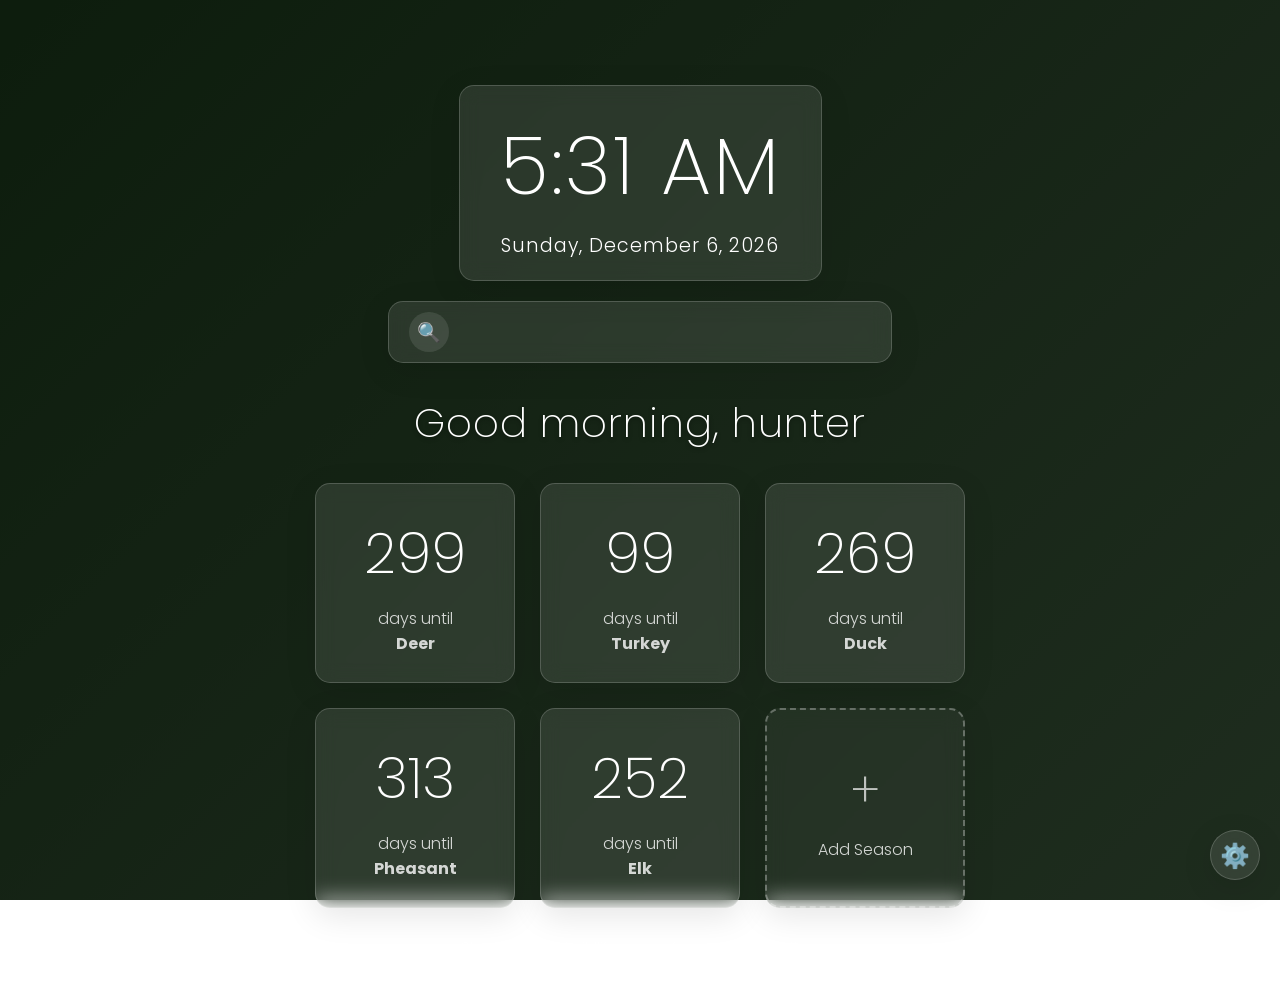
==== index.html @ 24b8779e "Add files via upload" ====
<!DOCTYPE html>
<html lang="en">
<head>
  <meta charset="UTF-8">
  <meta name="viewport" content="width=device-width, initial-scale=1.0">
  <meta name="description" content="A beautiful new tab experience for hunters with hunting season countdowns">
  <title>Hunter's Countdown - New Tab</title>
  <link rel="preconnect" href="https://fonts.googleapis.com">
  <link rel="preconnect" href="https://fonts.gstatic.com" crossorigin>
  <link href="https://fonts.googleapis.com/css2?family=Poppins:wght@200;300;400;500&display=swap" rel="stylesheet">
  <link rel="stylesheet" href="styles.css">
</head>
<body>
  <div class="backdrop"></div>
  
  <div class="container">
    <div class="time">
      <div id="clock" aria-live="polite">--:--</div>
      <div id="date" aria-live="polite">Loading...</div>
    </div>
    
    <div class="search-container">
      <div class="search-wrapper">
        <button id="search-toggle" class="search-toggle" aria-label="Toggle search">🔍</button>
        <form id="search-form" class="search-form" style="display: none;">
          <input type="text" class="search-input" id="search-input" placeholder="Search...">
        </form>
      </div>
    </div>
    
    <div class="greeting" id="greeting" aria-live="polite">Welcome, hunter</div>
    
    <div class="countdown-container" id="countdown-container" aria-label="Hunting season countdowns">
      <!-- Countdown tiles will be dynamically inserted here -->
    </div>
    
    <div class="footer">
      <span>Check your local wildlife agency for specific regulations</span>
      <div class="location" id="location">Location: <span id="location-text">Loading...</span></div>
      <button id="privacy-button" class="privacy-button">Privacy Policy</button>
    </div>
  </div>
  
  <div class="settings-button" id="settings-button" aria-label="Settings">⚙️</div>
  
  <div class="modal-overlay" id="modal-overlay"></div>
  
  <div class="custom-season-modal" id="custom-season-modal" aria-labelledby="custom-season-title">
    <div class="modal-header">
      <h3 class="modal-title" id="custom-season-title">Add Custom Season</h3>
      <button class="close-button" id="close-modal" aria-label="Close modal">✕</button>
    </div>
    <form class="season-form" id="season-form">
      <div class="form-group">
        <label for="season-type">Season Type</label>
        <select id="season-type" required>
          <option value="">Select Game Animal</option>
          <!-- Options will be populated dynamically based on location -->
          <option value="whitetail_deer">Whitetail Deer</option>
          <option value="mule_deer">Mule Deer</option>
          <option value="dove">Dove</option>
          <option value="turkey_spring">Spring Turkey</option>
          <option value="turkey_fall">Fall Turkey</option>
          <option value="duck">Duck</option>
          <option value="goose">Goose</option>
          <option value="quail">Quail</option>
          <option value="pheasant">Pheasant</option>
          <option value="elk">Elk</option>
          <option value="javelina">Javelina</option>
          <option value="hog">Feral Hog</option>
          <option value="squirrel">Squirrel</option>
          <option value="rabbit">Rabbit</option>
          <option value="custom">Custom...</option>
        </select>
      </div>
      <div class="form-group" id="custom-name-group" style="display: none;">
        <label for="custom-name">Custom Name</label>
        <input type="text" id="custom-name" placeholder="e.g., Mule Deer">
      </div>
      <div class="form-group">
        <label for="season-date">Season Start Date</label>
        <input type="date" id="season-date" required>
      </div>
      <button type="submit" class="add-button">Add Season</button>
    </form>
  </div>

  <div class="location-modal" id="location-modal" aria-labelledby="location-title">
    <div class="modal-header">
      <h3 class="modal-title" id="location-title">Set Your Location</h3>
      <button class="close-button" id="close-location-modal" aria-label="Close modal">✕</button>
    </div>
    <form class="location-form" id="location-form">
      <div class="form-group">
        <label for="state-select">Select Your State</label>
        <select id="state-select" required>
          <option value="">Select State</option>
          <!-- States will be populated by JavaScript -->
        </select>
      </div>
      <button type="submit" class="add-button">Save Location</button>
    </form>
  </div>
  
  <div class="login-modal" id="login-modal" aria-labelledby="login-title">
    <div class="modal-header">
      <h3 class="modal-title" id="login-title">Login</h3>
      <button class="close-button" id="close-login-modal" aria-label="Close modal">✕</button>
    </div>
    <form class="login-form" id="login-form">
      <div class="form-group">
        <label for="email">Email</label>
        <input type="email" id="email" required placeholder="your@email.com">
      </div>
      <div class="form-group">
        <label for="password">Password</label>
        <input type="password" id="password" required placeholder="••••••••">
      </div>
      <button type="submit" class="add-button">Login</button>
      <p class="login-note">For demo purposes, any email/password will work</p>
    </form>
  </div>
  
  <div class="privacy-modal" id="privacy-modal" aria-labelledby="privacy-title">
    <div class="modal-header">
      <h3 class="modal-title" id="privacy-title">Privacy Policy</h3>
      <button class="close-button" id="close-privacy-modal" aria-label="Close modal">✕</button>
    </div>
    <div class="privacy-content">
      <!-- Privacy policy content will be inserted here -->
    </div>
  </div>
  
  <script src="seasons-data.js"></script>
  <script src="background-images.js"></script>
  <!-- Load Texas counties data for geolocation feature -->
  <script src="texas-counties-data.js"></script>
  <script src="app.js"></script>
</body>
</html>
---- styles.css ----
/* Minimalist Hunter's Countdown with Glassmorphism */
* {
  margin: 0;
  padding: 0;
  box-sizing: border-box;
}

body {
  font-family: "Poppins", sans-serif;
  color: #fff;
  height: 100vh;
  width: 100vw;
  overflow: hidden;
  background-size: cover !important;
  background-position: center center !important;
  background-repeat: no-repeat !important;
  display: flex;
  justify-content: center;
  align-items: center;
  transition: background-image 1s ease;
  margin: 0;
  padding: 0;
}

.backdrop {
  position: absolute;
  top: 0;
  left: 0;
  width: 100%;
  height: 100%;
  background: rgba(0, 0, 0, 0.5); /* Darker overlay for better readability */
  z-index: -1;
}

.container {
  width: 100%;
  max-width: 900px;
  height: 90vh;
  display: flex;
  flex-direction: column;
  justify-content: space-between;
  align-items: center;
  padding: 40px 30px;
}

/* Glass effect */
.time,
.countdown,
.search-container,
.settings-button,
.custom-season-modal,
.location-modal,
.privacy-modal,
.login-modal {
  background: rgba(255, 255, 255, 0.1);
  backdrop-filter: blur(10px);
  -webkit-backdrop-filter: blur(10px);
  border-radius: 15px;
  border: 1px solid rgba(255, 255, 255, 0.18);
  box-shadow: 0 8px 32px 0 rgba(0, 0, 0, 0.1);
}

/* Time section */
.time {
  padding: 20px 40px;
  text-align: center;
  margin-bottom: 20px;
}

#clock {
  font-size: 5rem;
  font-weight: 200;
  letter-spacing: 2px;
  margin-bottom: 5px;
}

#date {
  font-size: 1.2rem;
  font-weight: 300;
  letter-spacing: 1px;
}

/* Search bar */
.search-container {
  width: 60%;
  padding: 10px 20px;
  margin-bottom: 30px;
}

.search-form {
  display: flex;
  align-items: center;
}

.search-input {
  flex: 1;
  background: rgba(255, 255, 255, 0.2);
  border: none;
  border-radius: 20px;
  padding: 8px 15px;
  color: #fff;
  font-family: "Poppins", sans-serif;
  font-size: 0.9rem;
}

.search-input::placeholder {
  color: rgba(255, 255, 255, 0.6);
}

.search-input:focus {
  outline: none;
  background: rgba(255, 255, 255, 0.3);
}

.search-button {
  background: none;
  border: none;
  color: #fff;
  font-size: 1.2rem;
  cursor: pointer;
  padding: 0 10px;
}

/* Greeting section */
.greeting {
  font-size: 2.5rem;
  font-weight: 200;
  letter-spacing: 1px;
  text-shadow: 0 2px 4px rgba(0, 0, 0, 0.3);
  margin-bottom: 30px;
}

/* Countdown section */
.countdown-container {
  display: flex;
  flex-wrap: wrap;
  gap: 25px;
  width: 100%;
  justify-content: center;
}

.countdown {
  display: flex;
  flex-direction: column;
  align-items: center;
  justify-content: center;
  padding: 25px;
  width: 200px;
  height: 200px;
  text-align: center;
  transition: transform 0.3s ease;
}

.countdown:hover {
  transform: translateY(-5px);
}

.countdown .days {
  font-size: 3.5rem;
  font-weight: 200;
  margin-bottom: 10px;
}

.countdown .label {
  font-size: 1rem;
  font-weight: 300;
  opacity: 0.8;
}

/* Settings button */
.settings-button {
  position: absolute;
  bottom: 20px;
  right: 20px;
  width: 50px;
  height: 50px;
  border-radius: 50%;
  display: flex;
  align-items: center;
  justify-content: center;
  cursor: pointer;
  font-size: 1.5rem;
  transition: background-color 0.3s ease;
}

.settings-button:hover {
  background-color: rgba(255, 255, 255, 0.2);
}

/* Custom season module */
.custom-season-modal,
.location-modal {
  position: absolute;
  top: 50%;
  left: 50%;
  transform: translate(-50%, -50%);
  padding: 25px;
  width: 400px;
  z-index: 10;
  display: none;
}

.custom-season-modal.active,
.location-modal.active {
  display: block;
}

.modal-header {
  display: flex;
  justify-content: space-between;
  align-items: center;
  margin-bottom: 20px;
}

.modal-title {
  font-size: 1.5rem;
  font-weight: 300;
}

.close-button {
  background: none;
  border: none;
  color: #fff;
  font-size: 1.2rem;
  cursor: pointer;
}

.season-form,
.location-form {
  display: flex;
  flex-direction: column;
}

.form-group {
  margin-bottom: 15px;
}

.form-group label {
  display: block;
  margin-bottom: 5px;
  font-size: 0.9rem;
  opacity: 0.8;
}

.form-group select,
.form-group input {
  width: 100%;
  padding: 8px 12px;
  background: rgba(255, 255, 255, 0.2);
  border: 1px solid rgba(255, 255, 255, 0.3);
  border-radius: 8px;
  color: #fff;
  font-family: "Poppins", sans-serif;
}

.form-group select:focus,
.form-group input:focus {
  outline: none;
  border-color: rgba(255, 255, 255, 0.5);
}

.form-group select option {
  background-color: #2c3e2e;
}

.add-button {
  background: rgba(255, 255, 255, 0.2);
  border: none;
  padding: 8px 0;
  border-radius: 8px;
  color: #fff;
  font-family: "Poppins", sans-serif;
  cursor: pointer;
  transition: background-color 0.3s ease;
  margin-top: 10px;
}

.add-button:hover {
  background: rgba(255, 255, 255, 0.3);
}

/* Modal overlay */
.modal-overlay {
  position: fixed;
  top: 0;
  left: 0;
  width: 100%;
  height: 100%;
  background: rgba(0, 0, 0, 0.5);
  z-index: 5;
  display: none;
}

.modal-overlay.active {
  display: block;
}

/* Footer */
.footer {
  font-size: 0.8rem;
  opacity: 0.7;
  text-align: center;
  margin-top: 30px;
  display: flex;
  flex-direction: column;
  gap: 5px;
}

.footer a {
  color: #fff;
  text-decoration: none;
  border-bottom: 1px solid rgba(255, 255, 255, 0.3);
  padding-bottom: 1px;
  transition: border-color 0.3s ease;
}

.footer a:hover {
  border-color: rgba(255, 255, 255, 0.8);
}

.location {
  font-style: italic;
}

/* Add styles for the privacy button and modal */
.privacy-button {
  background: none;
  border: none;
  color: #fff;
  text-decoration: underline;
  cursor: pointer;
  font-size: 0.8rem;
  opacity: 0.7;
  margin-top: 5px;
}

.privacy-button:hover {
  opacity: 1;
}

.privacy-modal {
  position: absolute;
  top: 50%;
  left: 50%;
  transform: translate(-50%, -50%);
  padding: 25px;
  width: 400px;
  max-height: 80vh;
  overflow-y: auto;
  z-index: 10;
  display: none;
}

.privacy-content {
  color: #fff;
  font-size: 0.9rem;
}

.privacy-heading {
  font-size: 1.5rem;
  font-weight: 300;
  margin-bottom: 10px;
}

.privacy-date {
  font-size: 0.8rem;
  opacity: 0.7;
  margin-bottom: 15px;
}

.privacy-subheading {
  font-size: 1.1rem;
  font-weight: 300;
  margin: 15px 0 5px;
}

.privacy-content ul {
  list-style-type: disc;
  padding-left: 20px;
  margin: 5px 0 15px;
}

/* Search styles */
.search-wrapper {
  display: flex;
  align-items: center;
}

.search-toggle {
  background: none;
  border: none;
  color: #fff;
  font-size: 1.2rem;
  cursor: pointer;
  padding: 5px;
  border-radius: 50%;
  width: 40px;
  height: 40px;
  display: flex;
  align-items: center;
  justify-content: center;
  background: rgba(255, 255, 255, 0.1);
}

.search-toggle:hover {
  background: rgba(255, 255, 255, 0.2);
}

/* Error message styles */
.error-message {
  text-align: center;
  padding: 20px;
  background: rgba(255, 255, 255, 0.1);
  backdrop-filter: blur(10px);
  -webkit-backdrop-filter: blur(10px);
  border-radius: 15px;
  border: 1px solid rgba(255, 255, 255, 0.18);
  box-shadow: 0 8px 32px 0 rgba(0, 0, 0, 0.1);
}

.error-message h2 {
  font-size: 1.5rem;
  font-weight: 300;
  margin-bottom: 10px;
}

.error-message p {
  font-size: 1rem;
  opacity: 0.8;
}

/* Login modal styles */
.login-modal {
  position: absolute;
  top: 50%;
  left: 50%;
  transform: translate(-50%, -50%);
  padding: 25px;
  width: 400px;
  z-index: 10;
  display: none;
}

.login-note {
  text-align: center;
  font-size: 0.8rem;
  opacity: 0.7;
  margin-top: 15px;
}

/* Accessibility improvements */
button:focus,
input:focus,
select:focus {
  outline: 2px solid rgba(255, 255, 255, 0.5);
}

.sr-only {
  position: absolute;
  width: 1px;
  height: 1px;
  padding: 0;
  margin: -1px;
  overflow: hidden;
  clip: rect(0, 0, 0, 0);
  white-space: nowrap;
  border-width: 0;
}

/* Media queries */
@media (max-width: 768px) {
  .countdown-container {
    flex-direction: column;
    align-items: center;
    gap: 15px;
  }

  .countdown {
    width: 90%;
    height: 120px;
    padding: 15px;
  }

  #clock {
    font-size: 3.5rem;
  }

  .greeting {
    font-size: 2rem;
    text-align: center;
  }

  .search-container {
    width: 90%;
  }

  .custom-season-modal,
  .location-modal {
    width: 90%;
  }
}

/* Remove season button */
.remove-season {
  position: absolute;
  top: 8px;
  right: 8px;
  background: rgba(255, 255, 255, 0.2);
  border: none;
  color: #fff;
  width: 24px;
  height: 24px;
  border-radius: 50%;
  cursor: pointer;
  font-size: 16px;
  display: flex;
  align-items: center;
  justify-content: center;
  opacity: 0;
  transition: opacity 0.3s ease, background-color 0.3s ease;
}

.countdown {
  position: relative;
}

.countdown:hover .remove-season {
  opacity: 1;
}

.remove-season:hover {
  background: rgba(255, 100, 100, 0.5);
}

/* Add tile styles */
.add-tile {
  border: 2px dashed rgba(255, 255, 255, 0.3);
  background: rgba(255, 255, 255, 0.05) !important;
}

.add-tile:hover {
  background: rgba(255, 255, 255, 0.1) !important;
  border-color: rgba(255, 255, 255, 0.5);
}

.add-tile .days {
  font-size: 3rem;
  opacity: 0.7;
}

/* County group styling */
#county-group {
  margin-top: 15px;
}

#detect-location-btn {
  width: 100%;
  background: rgba(100, 180, 100, 0.3);
}

#detect-location-btn:hover {
  background: rgba(100, 180, 100, 0.5);
}

#detect-location-btn:disabled {
  opacity: 0.5;
  cursor: not-allowed;
}

/* Active season indicator */
.countdown.active-season {
  border: 2px solid rgba(100, 255, 100, 0.5);
  box-shadow: 0 0 20px rgba(100, 255, 100, 0.2);
}

/* Responsive improvements */
@media (max-width: 480px) {
  #clock {
    font-size: 2.5rem;
  }

  .greeting {
    font-size: 1.5rem;
  }

  .countdown {
    width: 100%;
    height: 100px;
  }
}
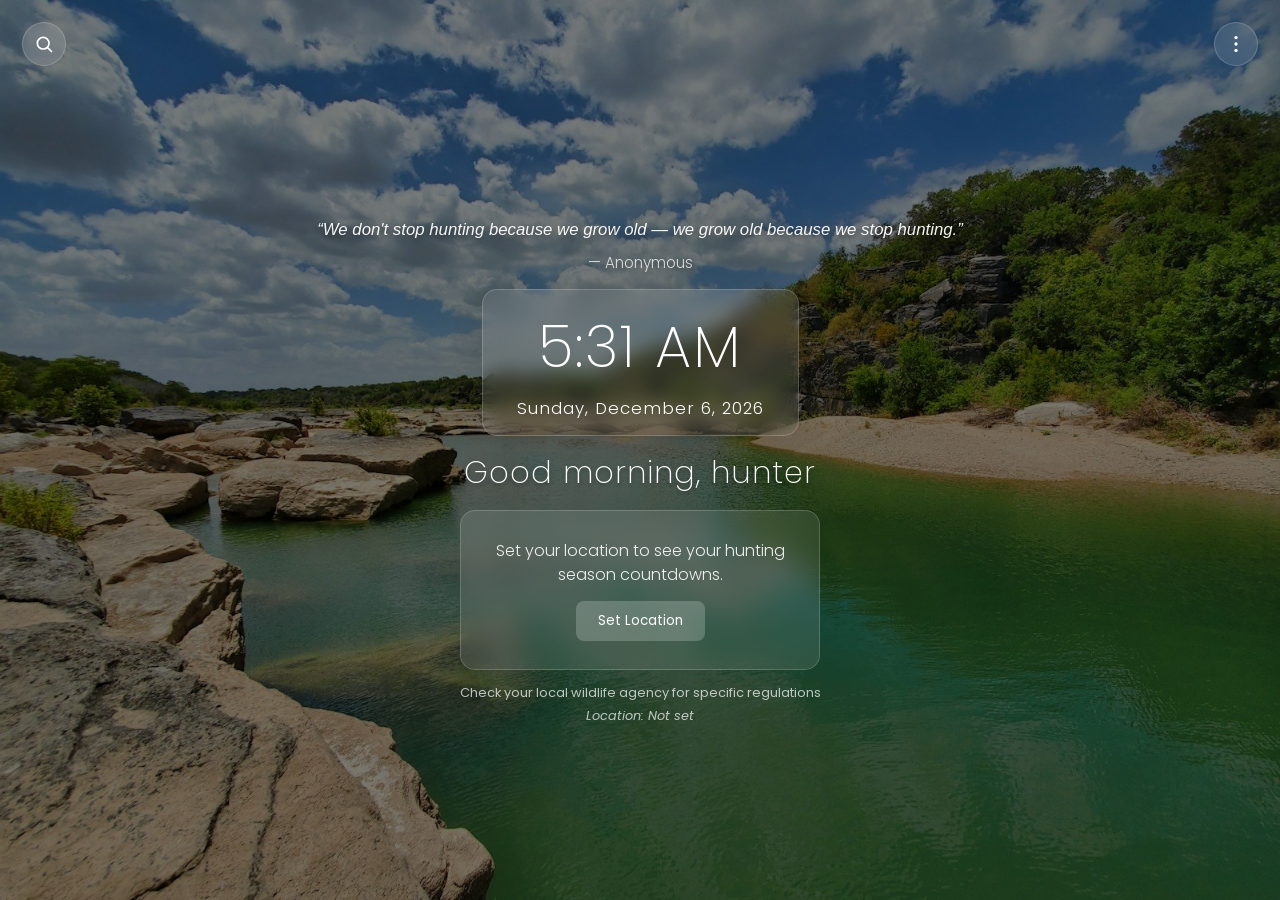
==== commit 81f60459: "Backgrounds: 19 hand-picked free photos with daily rotation - Replace all backgrounds with 18 Pexels" ====
--- a/index.html
+++ b/index.html
@@ -4,7 +4,7 @@
   <meta charset="UTF-8">
   <meta name="viewport" content="width=device-width, initial-scale=1.0">
   <meta name="description" content="A beautiful new tab experience for hunters with hunting season countdowns">
-  <title>Hunter's Countdown - New Tab</title>
+  <title>Hunt Clock - New Tab</title>
   <link rel="preconnect" href="https://fonts.googleapis.com">
   <link rel="preconnect" href="https://fonts.gstatic.com" crossorigin>
   <link href="https://fonts.googleapis.com/css2?family=Poppins:wght@200;300;400;500&display=swap" rel="stylesheet">
@@ -12,22 +12,49 @@
 </head>
 <body>
   <div class="backdrop"></div>
-  
+
+  <!-- Top-left: collapsible Google search -->
+  <div class="search-corner" id="search-corner">
+    <button id="search-toggle" class="icon-circle" aria-label="Open search">
+      <svg viewBox="0 0 24 24" fill="none" stroke="currentColor" stroke-width="2" stroke-linecap="round" stroke-linejoin="round" aria-hidden="true"><circle cx="11" cy="11" r="7"></circle><line x1="21" y1="21" x2="16.65" y2="16.65"></line></svg>
+    </button>
+    <form id="search-form" class="search-form" role="search">
+      <input type="text" class="search-input" id="search-input" placeholder="Search Google…" aria-label="Search Google">
+      <button type="submit" class="search-submit" aria-label="Search">
+        <svg viewBox="0 0 24 24" fill="none" stroke="currentColor" stroke-width="2" stroke-linecap="round" stroke-linejoin="round" aria-hidden="true"><circle cx="11" cy="11" r="7"></circle><line x1="21" y1="21" x2="16.65" y2="16.65"></line></svg>
+      </button>
+    </form>
+  </div>
+
+  <!-- Top-right: configuration menu -->
+  <div class="menu-corner" id="menu-corner">
+    <button id="menu-button" class="icon-circle menu-button" aria-label="Menu" aria-haspopup="true" aria-expanded="false">
+      <svg viewBox="0 0 24 24" fill="currentColor" aria-hidden="true"><circle cx="12" cy="5" r="1.8"></circle><circle cx="12" cy="12" r="1.8"></circle><circle cx="12" cy="19" r="1.8"></circle></svg>
+    </button>
+    <div class="menu-dropdown" id="menu-dropdown" role="menu">
+      <button class="menu-item" id="menu-location" role="menuitem">
+        <span class="menu-icon"><svg viewBox="0 0 24 24" fill="none" stroke="currentColor" stroke-width="2" stroke-linecap="round" stroke-linejoin="round" aria-hidden="true"><path d="M21 10c0 7-9 13-9 13s-9-6-9-13a9 9 0 0 1 18 0z"></path><circle cx="12" cy="10" r="3"></circle></svg></span>
+        Set Location
+      </button>
+      <button class="menu-item" id="menu-add-season" role="menuitem">
+        <span class="menu-icon"><svg viewBox="0 0 24 24" fill="none" stroke="currentColor" stroke-width="2" stroke-linecap="round" stroke-linejoin="round" aria-hidden="true"><line x1="12" y1="5" x2="12" y2="19"></line><line x1="5" y1="12" x2="19" y2="12"></line></svg></span>
+        Add Season
+      </button>
+      <button class="menu-item" id="menu-privacy" role="menuitem">
+        <span class="menu-icon"><svg viewBox="0 0 24 24" fill="none" stroke="currentColor" stroke-width="2" stroke-linecap="round" stroke-linejoin="round" aria-hidden="true"><rect x="3" y="11" width="18" height="11" rx="2"></rect><path d="M7 11V7a5 5 0 0 1 10 0v4"></path></svg></span>
+        Privacy Policy
+      </button>
+    </div>
+  </div>
+
   <div class="container">
+    <p class="quote" id="quote" aria-live="polite"></p>
+
     <div class="time">
       <div id="clock" aria-live="polite">--:--</div>
       <div id="date" aria-live="polite">Loading...</div>
     </div>
-    
-    <div class="search-container">
-      <div class="search-wrapper">
-        <button id="search-toggle" class="search-toggle" aria-label="Toggle search">🔍</button>
-        <form id="search-form" class="search-form" style="display: none;">
-          <input type="text" class="search-input" id="search-input" placeholder="Search...">
-        </form>
-      </div>
-    </div>
-    
+
     <div class="greeting" id="greeting" aria-live="polite">Welcome, hunter</div>
     
     <div class="countdown-container" id="countdown-container" aria-label="Hunting season countdowns">
@@ -37,12 +64,9 @@
     <div class="footer">
       <span>Check your local wildlife agency for specific regulations</span>
       <div class="location" id="location">Location: <span id="location-text">Loading...</span></div>
-      <button id="privacy-button" class="privacy-button">Privacy Policy</button>
     </div>
   </div>
-  
-  <div class="settings-button" id="settings-button" aria-label="Settings">⚙️</div>
-  
+
   <div class="modal-overlay" id="modal-overlay"></div>
   
   <div class="custom-season-modal" id="custom-season-modal" aria-labelledby="custom-season-title">
@@ -98,26 +122,11 @@
           <!-- States will be populated by JavaScript -->
         </select>
       </div>
+      <div class="form-group">
+        <label for="hunter-name">Your Name (optional)</label>
+        <input type="text" id="hunter-name" placeholder="e.g., Travis" maxlength="40">
+      </div>
       <button type="submit" class="add-button">Save Location</button>
-    </form>
-  </div>
-  
-  <div class="login-modal" id="login-modal" aria-labelledby="login-title">
-    <div class="modal-header">
-      <h3 class="modal-title" id="login-title">Login</h3>
-      <button class="close-button" id="close-login-modal" aria-label="Close modal">✕</button>
-    </div>
-    <form class="login-form" id="login-form">
-      <div class="form-group">
-        <label for="email">Email</label>
-        <input type="email" id="email" required placeholder="your@email.com">
-      </div>
-      <div class="form-group">
-        <label for="password">Password</label>
-        <input type="password" id="password" required placeholder="••••••••">
-      </div>
-      <button type="submit" class="add-button">Login</button>
-      <p class="login-note">For demo purposes, any email/password will work</p>
     </form>
   </div>
   
--- a/styles.css
+++ b/styles.css
@@ -1,4 +1,4 @@
-/* Minimalist Hunter's Countdown with Glassmorphism */
+/* Minimalist Hunt Clock with Glassmorphism */
 * {
   margin: 0;
   padding: 0;
@@ -588,3 +588,226 @@
     height: 100px;
   }
 }
+
+/* ============================================
+   REDESIGN: corner controls, quote, layout
+   ============================================ */
+
+/* Layout: clean centered column that scrolls instead of clipping */
+body {
+  height: auto;
+  min-height: 100vh;
+  overflow-x: hidden;
+  overflow-y: auto;
+  display: block; /* override the body flex-centering that clipped tall content */
+}
+.container {
+  height: auto;
+  min-height: 100vh;
+  max-width: 900px;
+  margin: 0 auto;
+  justify-content: center;
+  gap: 14px;
+  padding: 60px 30px 18px; /* top padding clears the corner buttons */
+}
+.time { margin-bottom: 0; padding: 14px 34px; }
+.greeting { margin-bottom: 0; font-size: 1.9rem; }
+.footer { margin-top: 0; }
+
+/* Tighter sizing so the dashboard fits common laptop screens */
+#clock { font-size: 3.6rem; }
+#date { font-size: 1.05rem; }
+.countdown-container { gap: 16px; }
+.countdown { width: 140px; height: 140px; padding: 14px; }
+.countdown .days { font-size: 2.3rem; margin-bottom: 4px; }
+.countdown .label { font-size: 0.82rem; }
+.add-tile .days { font-size: 2.2rem; }
+
+/* Rotating hunting quote */
+.quote {
+  max-width: 680px;
+  text-align: center;
+  font-style: italic;
+  font-weight: 300;
+  font-size: 1.05rem;
+  line-height: 1.55;
+  opacity: 0.95;
+  text-shadow: 0 2px 6px rgba(0, 0, 0, 0.45);
+}
+.quote .quote-author {
+  display: block;
+  font-style: normal;
+  opacity: 0.8;
+  margin-top: 8px;
+  font-size: 0.95rem;
+}
+
+/* Shared circular glass button for the two corners */
+.icon-circle {
+  width: 44px;
+  height: 44px;
+  border-radius: 50%;
+  display: flex;
+  align-items: center;
+  justify-content: center;
+  background: rgba(255, 255, 255, 0.12);
+  backdrop-filter: blur(10px);
+  -webkit-backdrop-filter: blur(10px);
+  border: 1px solid rgba(255, 255, 255, 0.18);
+  color: #fff;
+  font-size: 1.25rem;
+  line-height: 1;
+  cursor: pointer;
+  transition: background-color 0.25s ease;
+}
+.icon-circle:hover { background: rgba(255, 255, 255, 0.22); }
+.menu-button { font-size: 1.6rem; font-weight: 700; }
+
+/* Top-left collapsible search */
+.search-corner {
+  position: fixed;
+  top: 22px;
+  left: 22px;
+  z-index: 30;
+  display: flex;
+  align-items: center;
+}
+.search-corner .search-form {
+  display: flex;
+  align-items: center;
+  overflow: hidden;
+  width: 0;
+  opacity: 0;
+  pointer-events: none;
+  margin-left: 0;
+  background: rgba(255, 255, 255, 0.12);
+  backdrop-filter: blur(10px);
+  -webkit-backdrop-filter: blur(10px);
+  border: 1px solid rgba(255, 255, 255, 0.18);
+  border-radius: 24px;
+  transition: width 0.3s ease, opacity 0.3s ease, margin-left 0.3s ease, padding 0.3s ease;
+}
+.search-corner.open .search-form {
+  width: min(60vw, 360px);
+  opacity: 1;
+  pointer-events: auto;
+  margin-left: 8px;
+  padding: 2px 6px 2px 16px;
+}
+.search-corner .search-input {
+  flex: 1;
+  min-width: 0;
+  background: transparent;
+  border: none;
+  color: #fff;
+  font-family: "Poppins", sans-serif;
+  font-size: 0.95rem;
+  padding: 8px 4px;
+}
+.search-corner .search-input::placeholder { color: rgba(255, 255, 255, 0.6); }
+.search-corner .search-input:focus { outline: none; }
+.search-submit {
+  background: none;
+  border: none;
+  color: #fff;
+  font-size: 1.1rem;
+  cursor: pointer;
+  padding: 0 8px;
+}
+
+/* Top-right config menu */
+.menu-corner {
+  position: fixed;
+  top: 22px;
+  right: 22px;
+  z-index: 30;
+}
+.menu-dropdown {
+  position: absolute;
+  top: 54px;
+  right: 0;
+  min-width: 190px;
+  background: rgba(28, 38, 28, 0.78);
+  backdrop-filter: blur(14px);
+  -webkit-backdrop-filter: blur(14px);
+  border: 1px solid rgba(255, 255, 255, 0.18);
+  border-radius: 14px;
+  padding: 8px;
+  display: flex;
+  flex-direction: column;
+  gap: 2px;
+  opacity: 0;
+  transform: translateY(-8px);
+  pointer-events: none;
+  transition: opacity 0.2s ease, transform 0.2s ease;
+  box-shadow: 0 12px 32px rgba(0, 0, 0, 0.4);
+}
+.menu-corner.open .menu-dropdown {
+  opacity: 1;
+  transform: translateY(0);
+  pointer-events: auto;
+}
+.menu-item {
+  background: none;
+  border: none;
+  color: #fff;
+  text-align: left;
+  font-family: "Poppins", sans-serif;
+  font-size: 0.95rem;
+  padding: 11px 12px;
+  border-radius: 9px;
+  cursor: pointer;
+  display: flex;
+  align-items: center;
+  gap: 10px;
+  transition: background-color 0.2s ease;
+}
+.menu-item:hover { background: rgba(255, 255, 255, 0.15); }
+
+/* Inline SVG line icons (replace emoji) */
+.icon-circle svg { width: 20px; height: 20px; display: block; }
+.menu-button svg { width: 22px; height: 22px; }
+.search-submit { display: flex; align-items: center; justify-content: center; }
+.search-submit svg { width: 18px; height: 18px; }
+.menu-icon {
+  display: inline-flex;
+  align-items: center;
+  justify-content: center;
+  width: 20px;
+  opacity: 0.9;
+}
+.menu-icon svg { width: 18px; height: 18px; }
+
+/* Empty state (no location set yet) */
+.empty-prompt {
+  display: flex;
+  flex-direction: column;
+  align-items: center;
+  gap: 14px;
+  text-align: center;
+  padding: 28px 24px;
+  max-width: 360px;
+  background: rgba(255, 255, 255, 0.1);
+  backdrop-filter: blur(10px);
+  -webkit-backdrop-filter: blur(10px);
+  border-radius: 15px;
+  border: 1px solid rgba(255, 255, 255, 0.18);
+}
+.empty-text { font-size: 1rem; font-weight: 300; opacity: 0.9; line-height: 1.5; }
+.empty-cta { width: auto; padding: 10px 22px; margin-top: 0; }
+
+/* In-season card: letters turn green */
+.countdown.in-season {
+  border: 1px solid rgba(120, 255, 130, 0.55);
+  box-shadow: 0 0 22px rgba(120, 255, 130, 0.22);
+}
+.countdown.in-season .days,
+.countdown.in-season .label,
+.countdown.in-season .label strong {
+  color: #7dff8a;
+}
+
+@media (max-width: 768px) {
+  .container { padding-top: 80px; gap: 22px; }
+  .quote { font-size: 0.95rem; }
+}
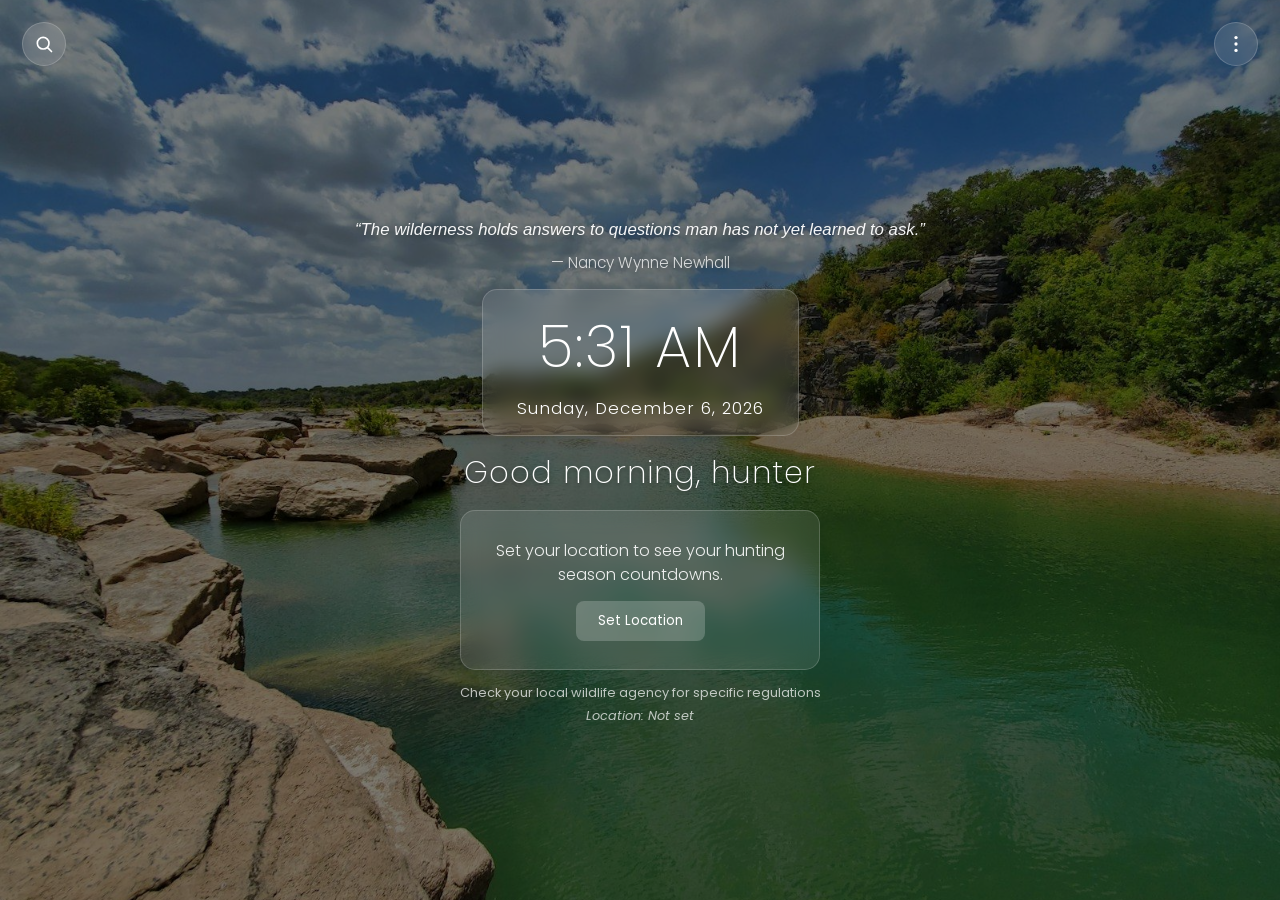
==== commit a5aba089: "Add optional opt-in email signup (Season Alerts) via Formspree - New 'Season Alerts' menu item + con" ====
--- a/index.html
+++ b/index.html
@@ -39,6 +39,10 @@
       <button class="menu-item" id="menu-add-season" role="menuitem">
         <span class="menu-icon"><svg viewBox="0 0 24 24" fill="none" stroke="currentColor" stroke-width="2" stroke-linecap="round" stroke-linejoin="round" aria-hidden="true"><line x1="12" y1="5" x2="12" y2="19"></line><line x1="5" y1="12" x2="19" y2="12"></line></svg></span>
         Add Season
+      </button>
+      <button class="menu-item" id="menu-alerts" role="menuitem">
+        <span class="menu-icon"><svg viewBox="0 0 24 24" fill="none" stroke="currentColor" stroke-width="2" stroke-linecap="round" stroke-linejoin="round" aria-hidden="true"><rect x="3" y="5" width="18" height="14" rx="2"></rect><path d="M3 7l9 6 9-6"></path></svg></span>
+        Season Alerts
       </button>
       <button class="menu-item" id="menu-privacy" role="menuitem">
         <span class="menu-icon"><svg viewBox="0 0 24 24" fill="none" stroke="currentColor" stroke-width="2" stroke-linecap="round" stroke-linejoin="round" aria-hidden="true"><rect x="3" y="11" width="18" height="11" rx="2"></rect><path d="M7 11V7a5 5 0 0 1 10 0v4"></path></svg></span>
@@ -139,7 +143,27 @@
       <!-- Privacy policy content will be inserted here -->
     </div>
   </div>
-  
+
+  <div class="signup-modal" id="signup-modal" aria-labelledby="signup-title">
+    <div class="modal-header">
+      <h3 class="modal-title" id="signup-title">Season Alerts</h3>
+      <button class="close-button" id="close-signup-modal" aria-label="Close modal">✕</button>
+    </div>
+    <form class="signup-form" id="signup-form">
+      <p class="signup-note">Optional — get occasional emails about hunting seasons and Hunt Clock updates. You can unsubscribe anytime.</p>
+      <div class="form-group">
+        <label for="signup-email">Email</label>
+        <input type="email" id="signup-email" required placeholder="you@example.com" autocomplete="email">
+      </div>
+      <label class="consent-label">
+        <input type="checkbox" id="signup-consent" required>
+        <span>I agree to receive emails and to the <button type="button" id="signup-privacy-link" class="inline-link">Privacy Policy</button>.</span>
+      </label>
+      <button type="submit" class="add-button">Subscribe</button>
+      <p class="signup-status" id="signup-status" role="status" aria-live="polite"></p>
+    </form>
+  </div>
+
   <script src="seasons-data.js"></script>
   <script src="background-images.js"></script>
   <!-- Load Texas counties data for geolocation feature -->
--- a/styles.css
+++ b/styles.css
@@ -796,6 +796,47 @@
 .empty-text { font-size: 1rem; font-weight: 300; opacity: 0.9; line-height: 1.5; }
 .empty-cta { width: auto; padding: 10px 22px; margin-top: 0; }
 
+/* Email signup modal */
+.signup-modal {
+  position: absolute;
+  top: 50%;
+  left: 50%;
+  transform: translate(-50%, -50%);
+  padding: 25px;
+  width: 400px;
+  max-width: 90%;
+  z-index: 10;
+  display: none;
+  background: rgba(255, 255, 255, 0.1);
+  backdrop-filter: blur(10px);
+  -webkit-backdrop-filter: blur(10px);
+  border-radius: 15px;
+  border: 1px solid rgba(255, 255, 255, 0.18);
+  box-shadow: 0 8px 32px 0 rgba(0, 0, 0, 0.1);
+}
+.signup-modal.active { display: block; }
+.signup-note { font-size: 0.85rem; opacity: 0.85; line-height: 1.5; margin-bottom: 14px; }
+.consent-label {
+  display: flex;
+  gap: 8px;
+  align-items: flex-start;
+  font-size: 0.82rem;
+  opacity: 0.9;
+  margin: 4px 0 8px;
+  cursor: pointer;
+}
+.consent-label input { margin-top: 3px; }
+.inline-link {
+  background: none;
+  border: none;
+  color: #fff;
+  text-decoration: underline;
+  cursor: pointer;
+  font: inherit;
+  padding: 0;
+}
+.signup-status { font-size: 0.85rem; margin-top: 10px; text-align: center; min-height: 1em; }
+
 /* In-season card: letters turn green */
 .countdown.in-season {
   border: 1px solid rgba(120, 255, 130, 0.55);
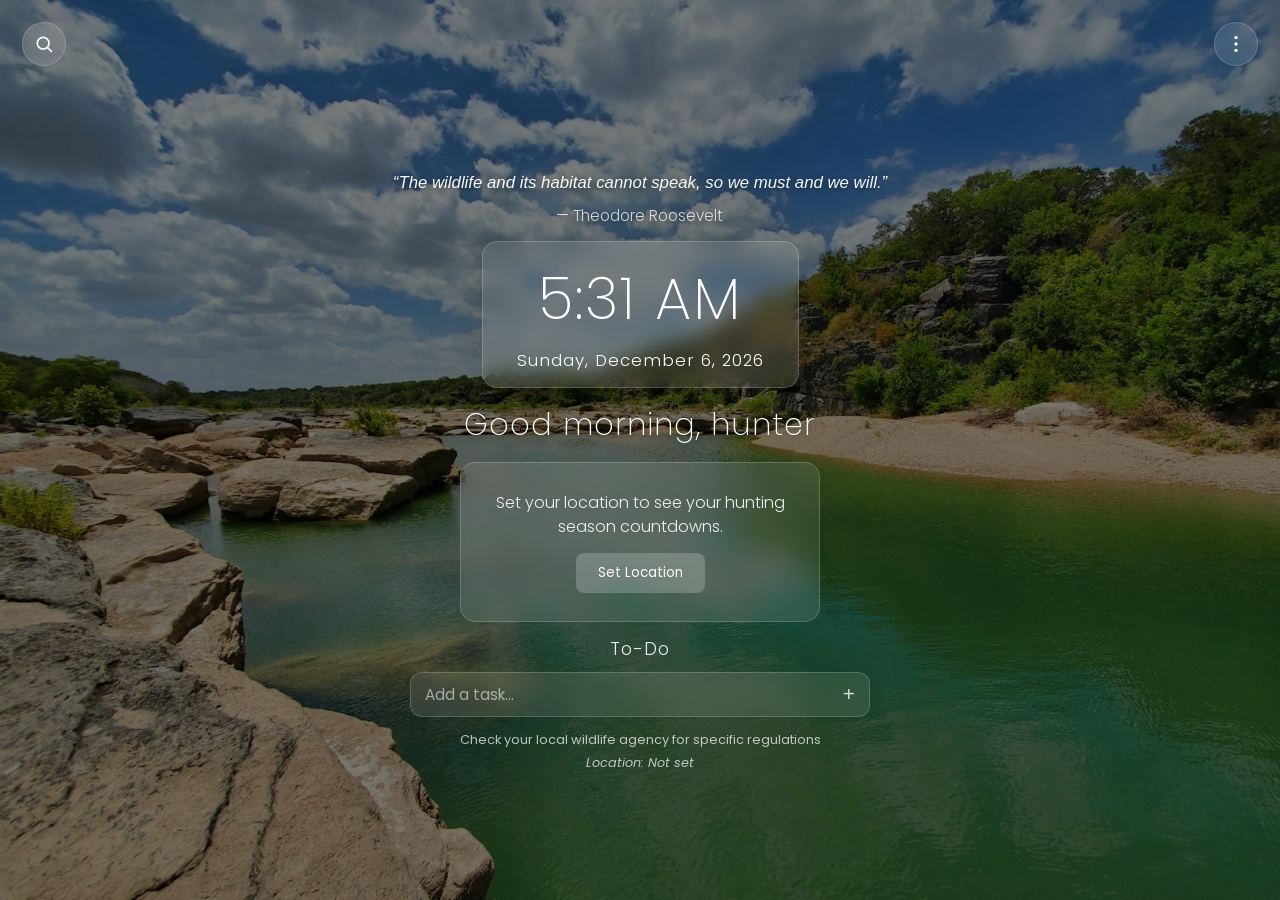
==== commit 097adce5: "Season end dates + greeting + to-do list + About link; email via Google Form - Add season End Date f" ====
--- a/index.html
+++ b/index.html
@@ -48,6 +48,10 @@
         <span class="menu-icon"><svg viewBox="0 0 24 24" fill="none" stroke="currentColor" stroke-width="2" stroke-linecap="round" stroke-linejoin="round" aria-hidden="true"><rect x="3" y="11" width="18" height="11" rx="2"></rect><path d="M7 11V7a5 5 0 0 1 10 0v4"></path></svg></span>
         Privacy Policy
       </button>
+      <button class="menu-item" id="menu-about" role="menuitem">
+        <span class="menu-icon"><svg viewBox="0 0 24 24" fill="none" stroke="currentColor" stroke-width="2" stroke-linecap="round" stroke-linejoin="round" aria-hidden="true"><rect x="2" y="2" width="20" height="20" rx="5"></rect><circle cx="12" cy="12" r="4"></circle><line x1="17.5" y1="6.5" x2="17.51" y2="6.5"></line></svg></span>
+        About
+      </button>
     </div>
   </div>
 
@@ -63,6 +67,11 @@
     
     <div class="countdown-container" id="countdown-container" aria-label="Hunting season countdowns">
       <!-- Countdown tiles will be dynamically inserted here -->
+    </div>
+
+    <div class="todo-section" id="todo-section" aria-label="To-do list">
+      <h2 class="todo-title">To-Do</h2>
+      <div class="todo-list" id="todo-list"><!-- todo items inserted here --></div>
     </div>
     
     <div class="footer">
@@ -108,6 +117,10 @@
       <div class="form-group">
         <label for="season-date">Season Start Date</label>
         <input type="date" id="season-date" required>
+      </div>
+      <div class="form-group">
+        <label for="season-end-date">Season End Date (optional — enables "in season" green)</label>
+        <input type="date" id="season-end-date">
       </div>
       <button type="submit" class="add-button">Add Season</button>
     </form>
--- a/styles.css
+++ b/styles.css
@@ -848,6 +848,70 @@
   color: #7dff8a;
 }
 
+/* To-do list */
+.todo-section {
+  width: 100%;
+  max-width: 460px;
+  display: flex;
+  flex-direction: column;
+  gap: 10px;
+}
+.todo-title {
+  font-size: 1.1rem;
+  font-weight: 300;
+  letter-spacing: 1px;
+  opacity: 0.9;
+  text-align: center;
+}
+.todo-list { display: flex; flex-direction: column; gap: 8px; }
+.todo-item,
+.todo-add {
+  display: flex;
+  align-items: center;
+  gap: 10px;
+  background: rgba(255, 255, 255, 0.1);
+  backdrop-filter: blur(10px);
+  -webkit-backdrop-filter: blur(10px);
+  border: 1px solid rgba(255, 255, 255, 0.18);
+  border-radius: 12px;
+  padding: 10px 14px;
+}
+.todo-check { width: 18px; height: 18px; accent-color: #7dff8a; cursor: pointer; flex: 0 0 auto; }
+.todo-text { flex: 1; font-size: 0.95rem; font-weight: 300; }
+.todo-item.done .todo-text { text-decoration: line-through; opacity: 0.55; }
+.todo-remove {
+  background: none;
+  border: none;
+  color: #fff;
+  opacity: 0.5;
+  font-size: 1.2rem;
+  line-height: 1;
+  cursor: pointer;
+  flex: 0 0 auto;
+}
+.todo-remove:hover { opacity: 1; color: #ff8a8a; }
+.todo-input {
+  flex: 1;
+  background: transparent;
+  border: none;
+  color: #fff;
+  font-family: "Poppins", sans-serif;
+  font-size: 0.95rem;
+}
+.todo-input::placeholder { color: rgba(255, 255, 255, 0.55); }
+.todo-input:focus { outline: none; }
+.todo-add-btn {
+  background: none;
+  border: none;
+  color: #fff;
+  font-size: 1.3rem;
+  line-height: 1;
+  cursor: pointer;
+  opacity: 0.8;
+  flex: 0 0 auto;
+}
+.todo-add-btn:hover { opacity: 1; }
+
 @media (max-width: 768px) {
   .container { padding-top: 80px; gap: 22px; }
   .quote { font-size: 0.95rem; }
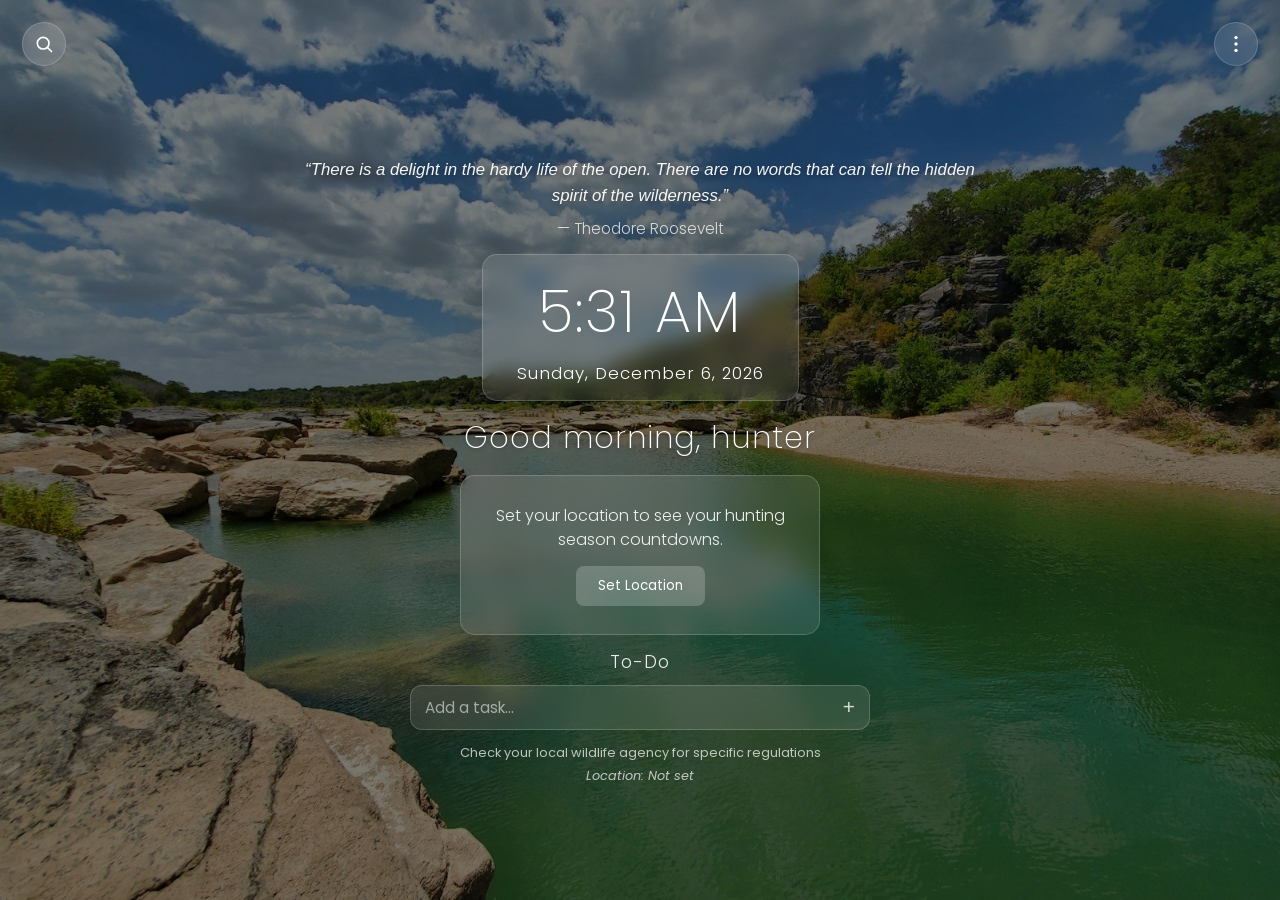
==== commit 8cf254ab: "Add movable/resizable layout editor + official TPWD 2026-27 dates - Layout editor: 'Edit Layout' mod" ====
--- a/index.html
+++ b/index.html
@@ -40,6 +40,10 @@
         <span class="menu-icon"><svg viewBox="0 0 24 24" fill="none" stroke="currentColor" stroke-width="2" stroke-linecap="round" stroke-linejoin="round" aria-hidden="true"><line x1="12" y1="5" x2="12" y2="19"></line><line x1="5" y1="12" x2="19" y2="12"></line></svg></span>
         Add Season
       </button>
+      <button class="menu-item" id="menu-edit-layout" role="menuitem">
+        <span class="menu-icon"><svg viewBox="0 0 24 24" fill="none" stroke="currentColor" stroke-width="2" stroke-linecap="round" stroke-linejoin="round" aria-hidden="true"><polyline points="5 9 2 12 5 15"></polyline><polyline points="9 5 12 2 15 5"></polyline><polyline points="15 19 12 22 9 19"></polyline><polyline points="19 9 22 12 19 15"></polyline><line x1="2" y1="12" x2="22" y2="12"></line><line x1="12" y1="2" x2="12" y2="22"></line></svg></span>
+        Edit Layout
+      </button>
       <button class="menu-item" id="menu-alerts" role="menuitem">
         <span class="menu-icon"><svg viewBox="0 0 24 24" fill="none" stroke="currentColor" stroke-width="2" stroke-linecap="round" stroke-linejoin="round" aria-hidden="true"><rect x="3" y="5" width="18" height="14" rx="2"></rect><path d="M3 7l9 6 9-6"></path></svg></span>
         Season Alerts
@@ -56,28 +60,34 @@
   </div>
 
   <div class="container">
-    <p class="quote" id="quote" aria-live="polite"></p>
+    <p class="quote movable" id="quote" data-layout="quote" aria-live="polite"></p>
 
-    <div class="time">
+    <div class="time movable" data-layout="time">
       <div id="clock" aria-live="polite">--:--</div>
       <div id="date" aria-live="polite">Loading...</div>
     </div>
 
-    <div class="greeting" id="greeting" aria-live="polite">Welcome, hunter</div>
+    <div class="greeting movable" id="greeting" data-layout="greeting" aria-live="polite">Welcome, hunter</div>
     
-    <div class="countdown-container" id="countdown-container" aria-label="Hunting season countdowns">
+    <div class="countdown-container movable" id="countdown-container" data-layout="countdowns" aria-label="Hunting season countdowns">
       <!-- Countdown tiles will be dynamically inserted here -->
     </div>
 
-    <div class="todo-section" id="todo-section" aria-label="To-do list">
+    <div class="todo-section movable" id="todo-section" data-layout="todo" aria-label="To-do list">
       <h2 class="todo-title">To-Do</h2>
       <div class="todo-list" id="todo-list"><!-- todo items inserted here --></div>
     </div>
     
-    <div class="footer">
+    <div class="footer movable" data-layout="footer">
       <span>Check your local wildlife agency for specific regulations</span>
       <div class="location" id="location">Location: <span id="location-text">Loading...</span></div>
     </div>
+  </div>
+
+  <div class="layout-toolbar" id="layout-toolbar">
+    <span class="layout-hint">Drag blocks to move · drag the green dot to resize</span>
+    <button class="add-button" id="layout-reset">Reset</button>
+    <button class="add-button" id="layout-done">Lock In</button>
   </div>
 
   <div class="modal-overlay" id="modal-overlay"></div>
--- a/styles.css
+++ b/styles.css
@@ -912,6 +912,50 @@
 }
 .todo-add-btn:hover { opacity: 1; }
 
+/* Layout editor */
+body.layout-edit .movable {
+  outline: 2px dashed rgba(255, 255, 255, 0.55);
+  outline-offset: 4px;
+  cursor: move;
+  position: relative;
+  z-index: 1;
+  touch-action: none;
+}
+body.layout-edit .movable > *:not(.resize-handle) { pointer-events: none; }
+.resize-handle {
+  position: absolute;
+  right: -9px;
+  bottom: -9px;
+  width: 18px;
+  height: 18px;
+  border-radius: 50%;
+  background: #7dff8a;
+  border: 2px solid rgba(0, 0, 0, 0.3);
+  cursor: nwse-resize;
+  z-index: 2;
+  touch-action: none;
+}
+.layout-toolbar {
+  position: fixed;
+  bottom: 20px;
+  left: 50%;
+  transform: translateX(-50%);
+  display: none;
+  align-items: center;
+  gap: 12px;
+  padding: 8px 16px;
+  background: rgba(28, 38, 28, 0.88);
+  backdrop-filter: blur(14px);
+  -webkit-backdrop-filter: blur(14px);
+  border: 1px solid rgba(255, 255, 255, 0.18);
+  border-radius: 14px;
+  z-index: 50;
+  box-shadow: 0 12px 32px rgba(0, 0, 0, 0.4);
+}
+.layout-toolbar.active { display: flex; }
+.layout-hint { font-size: 0.8rem; opacity: 0.85; }
+.layout-toolbar .add-button { margin-top: 0; width: auto; padding: 8px 16px; }
+
 @media (max-width: 768px) {
   .container { padding-top: 80px; gap: 22px; }
   .quote { font-size: 0.95rem; }
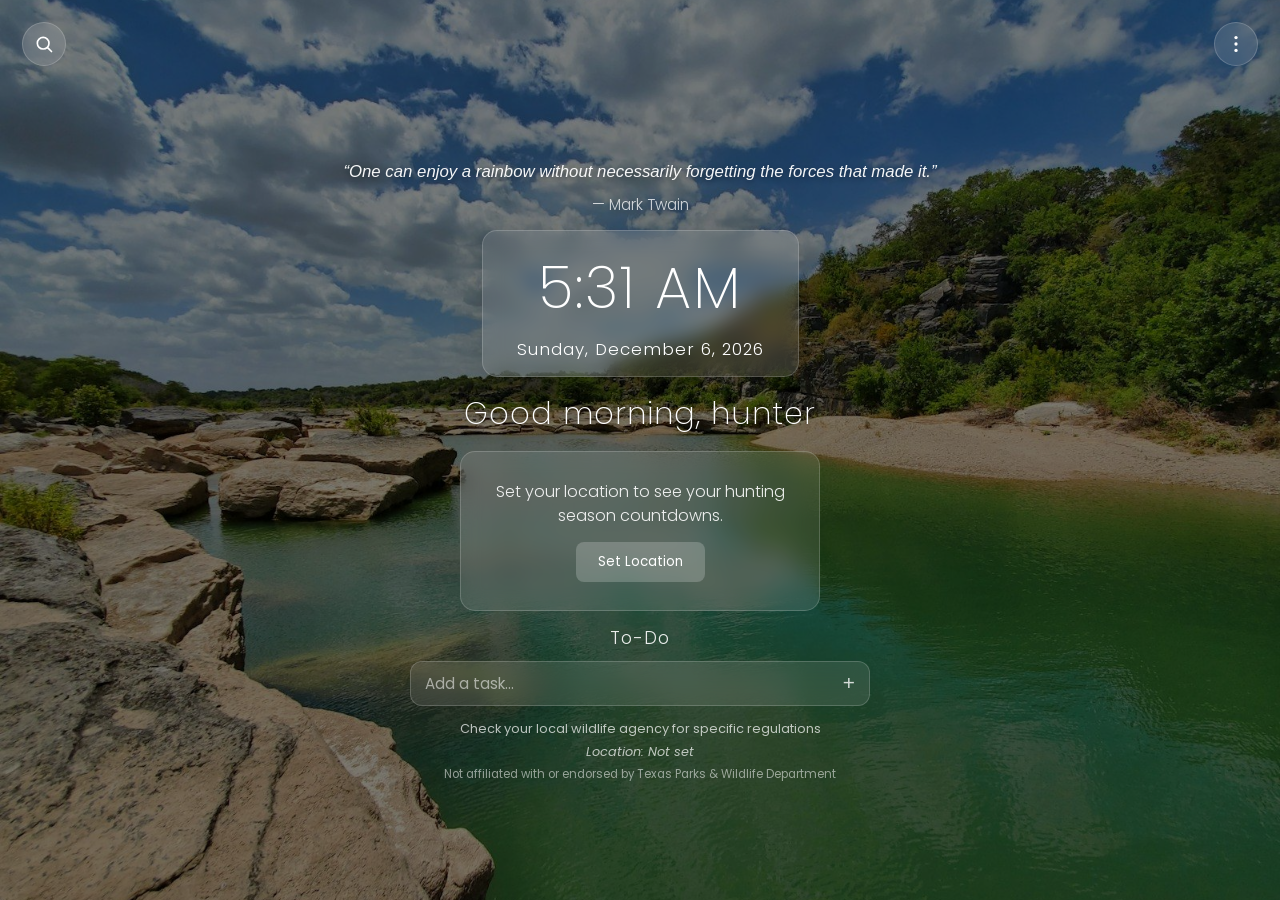
==== commit 26e3040f: "Edit-mode section remove/restore, background overlay fix, TPWD dates for all sample counties - Edit " ====
--- a/index.html
+++ b/index.html
@@ -81,6 +81,7 @@
     <div class="footer movable" data-layout="footer">
       <span>Check your local wildlife agency for specific regulations</span>
       <div class="location" id="location">Location: <span id="location-text">Loading...</span></div>
+      <span class="disclaimer">Not affiliated with or endorsed by Texas Parks &amp; Wildlife Department</span>
     </div>
   </div>
 
--- a/styles.css
+++ b/styles.css
@@ -23,7 +23,7 @@
 }
 
 .backdrop {
-  position: absolute;
+  position: fixed;
   top: 0;
   left: 0;
   width: 100%;
@@ -322,6 +322,8 @@
   font-style: italic;
 }
 
+.disclaimer { font-size: 0.72rem; opacity: 0.75; }
+
 /* Add styles for the privacy button and modal */
 .privacy-button {
   background: none;
@@ -600,6 +602,7 @@
   overflow-x: hidden;
   overflow-y: auto;
   display: block; /* override the body flex-centering that clipped tall content */
+  background-attachment: fixed; /* keep the photo pinned so the overlay covers all scroll */
 }
 .container {
   height: auto;
@@ -921,7 +924,30 @@
   z-index: 1;
   touch-action: none;
 }
-body.layout-edit .movable > *:not(.resize-handle) { pointer-events: none; }
+body.layout-edit .movable > *:not(.resize-handle):not(.block-remove) { pointer-events: none; }
+.block-remove {
+  position: absolute;
+  left: -9px;
+  top: -9px;
+  width: 20px;
+  height: 20px;
+  border-radius: 50%;
+  background: #ff6b6b;
+  color: #fff;
+  border: 2px solid rgba(0, 0, 0, 0.3);
+  cursor: pointer;
+  font-size: 14px;
+  line-height: 1;
+  padding: 0;
+  display: flex;
+  align-items: center;
+  justify-content: center;
+  z-index: 3;
+  touch-action: none;
+}
+.movable.block-hidden { opacity: 0.3; }
+.movable.block-hidden .block-remove { background: #7dff8a; color: #0b0b0b; }
+.movable.block-hidden .resize-handle { display: none; }
 .resize-handle {
   position: absolute;
   right: -9px;
